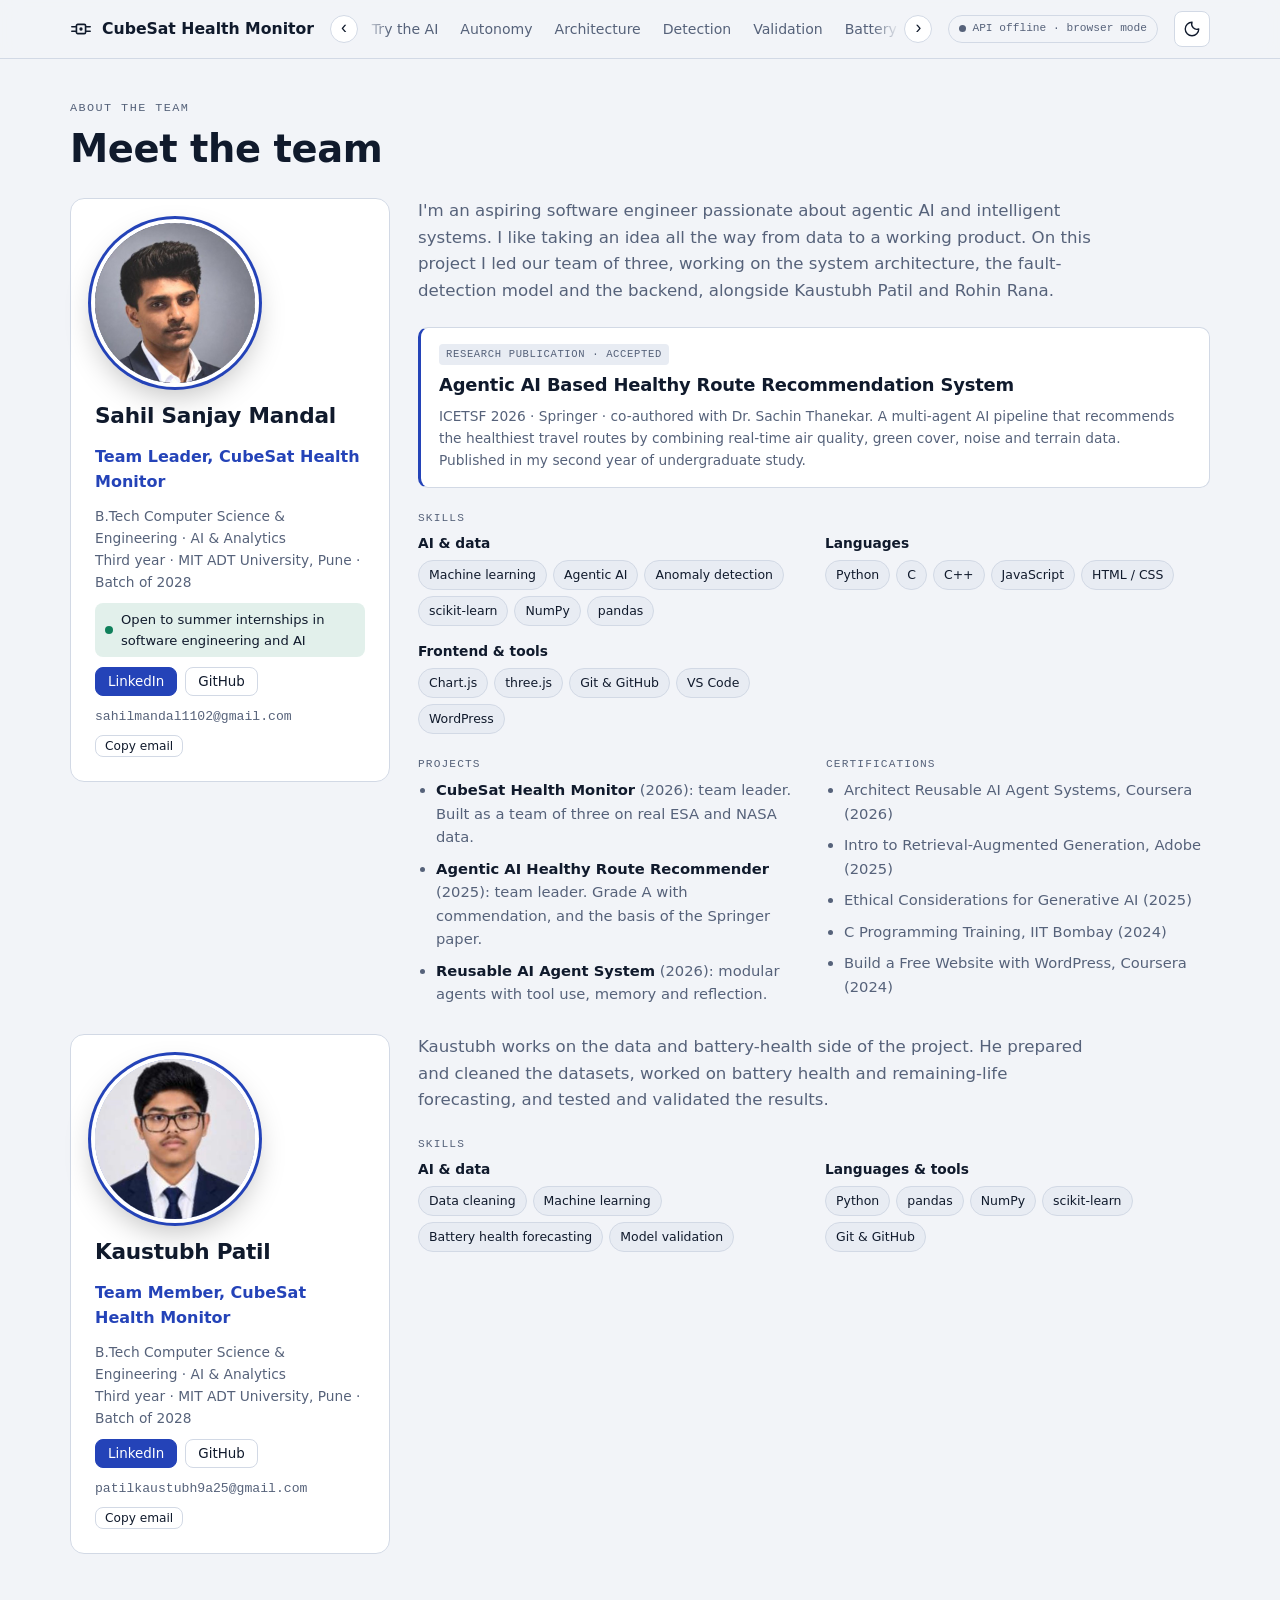
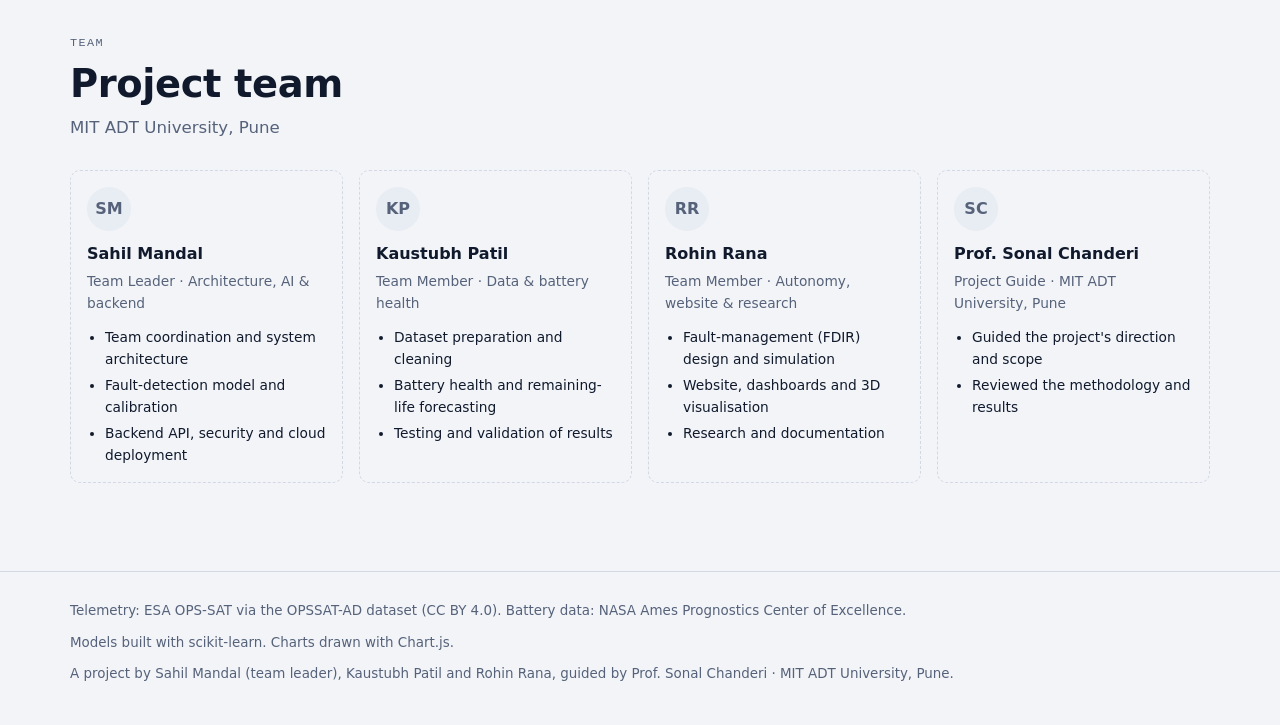
==== site/about.html @ 16456a5d "Split the website into separate pages Each topic now has its own page; CSS, script and data are shar" ====
<!doctype html>
<html lang="en">
<head>
<meta charset="utf-8">
<meta name="viewport" content="width=device-width, initial-scale=1, viewport-fit=cover">
<meta http-equiv="Content-Security-Policy" content="default-src 'none'; script-src 'self' https://cdn.jsdelivr.net https://cdnjs.cloudflare.com; style-src 'self' 'unsafe-inline' https://fonts.googleapis.com; font-src https://fonts.gstatic.com; img-src 'self' data: blob:; connect-src 'self' https://cubesat-health-api.onrender.com; base-uri 'none'; form-action 'none'; object-src 'none'">
<meta name="referrer" content="no-referrer">
<title>About · CubeSat Health Monitor</title>
<meta name="description" content="AI-based autonomous fault detection and predictive health monitoring for CubeSats: trained on real ESA OPS-SAT telemetry, NASA battery aging data and tested across missions on ESA-ADB.">
<meta property="og:type" content="website">
<meta property="og:title" content="About · CubeSat Health Monitor">
<meta property="og:description" content="AI-based autonomous fault detection and predictive health monitoring for CubeSats: trained on real ESA OPS-SAT telemetry, NASA battery aging data and tested across missions on ESA-ADB.">
<meta name="twitter:card" content="summary">
<meta name="theme-color" content="#0a0f1d">
<meta name="chm-api" content="https://cubesat-health-api.onrender.com">
<link rel="preconnect" href="https://fonts.googleapis.com">
<link rel="preconnect" href="https://fonts.gstatic.com" crossorigin>
<link rel="stylesheet" href="https://fonts.googleapis.com/css2?family=Archivo:wdth,wght@62..125,400..800&family=IBM+Plex+Mono:wght@400;500&family=IBM+Plex+Sans:ital,wght@0,400;0,500;0,600;1,400&display=swap">
<link rel="stylesheet" href="assets/site.css?v=9d869fd6">
</head>
<body data-file="about.html">
<nav class="nav" aria-label="Sections">
  <div class="wrap">
    <a class="brand" href="index.html">
      <svg width="22" height="22" viewBox="0 0 24 24" fill="none" aria-hidden="true"><rect x="7" y="7" width="10" height="10" rx="1.5" stroke="currentColor" stroke-width="1.8"/><path d="M2 9.5h4M2 14.5h4M18 9.5h4M18 14.5h4" stroke="currentColor" stroke-width="1.8" stroke-linecap="round"/><circle cx="12" cy="12" r="1.8" fill="currentColor"/></svg>
      <span class="brand-txt">CubeSat Health Monitor</span>
    </a>
    <div class="nav-scroll">
      <button class="nav-arrow" id="navLeft" type="button" aria-label="Show earlier sections" hidden>‹</button>
      <div class="nav-links" id="navLinks">
        <a href="index.html">Home</a>
        <a href="monitor.html">Monitor</a>
        <a href="dashboards.html">Dashboards</a>
        <a href="playground.html">Try the AI</a>
        <a href="autonomy.html">Autonomy</a>
        <a href="architecture.html">Architecture</a>
        <a href="detection.html">Detection</a>
        <a href="validation.html">Validation</a>
        <a href="battery.html">Battery</a>
        <a href="data.html">Data</a>
        <a href="about.html">About</a>
      </div>
      <button class="nav-arrow" id="navRight" type="button" aria-label="Show more sections" hidden>›</button>
    </div>
    <span class="api-pill" id="apiPill" title="Connection to the analysis server" role="status"><i></i><span id="apiPillTxt">Browser mode</span></span>
    <div class="progress" aria-hidden="true"><i id="progressBar"></i></div>
    <button class="theme-btn" id="themeBtn" type="button" aria-label="Switch light or dark theme" title="Switch theme">
      <svg width="18" height="18" viewBox="0 0 24 24" fill="none" aria-hidden="true"><path d="M12 3a9 9 0 1 0 9 9A7 7 0 0 1 12 3Z" stroke="currentColor" stroke-width="1.8" stroke-linejoin="round"/></svg>
    </button>
  </div>
</nav>

<main class="wrap" id="top">
  <section class="block" id="about">
    <div class="sec-head">
      <p class="eyebrow">About the team</p>
      <h2>Meet the team</h2>
    </div>
    <div class="about">
      <aside class="about-card">
        <img class="about-photo" src="img/sahil.jpg" alt="Portrait of Sahil Mandal" width="160" height="160" decoding="async">
        <h3>Sahil Sanjay Mandal</h3>
        <p class="about-role">Team Leader, CubeSat Health Monitor</p>
        <p class="small">B.Tech Computer Science &amp; Engineering · AI &amp; Analytics<br>Third year · MIT ADT University, Pune · Batch of 2028</p>
        <span class="about-status"><i></i>Open to summer internships in software engineering and AI</span>
        <div class="about-links">
          <a class="btn primary" href="https://www.linkedin.com/in/sahil-mandal711" target="_blank" rel="noopener noreferrer">LinkedIn</a>
          <a class="btn" href="https://github.com/sahilm1118" target="_blank" rel="noopener noreferrer">GitHub</a>
        </div>
        <div class="about-mail">
          <span class="mono">sahilmandal1102@gmail.com</span>
          <button class="btn sm" type="button" data-copy="sahilmandal1102@gmail.com">Copy email</button>
        </div>
      </aside>
      <div class="about-body">
        <p class="lede">I'm an aspiring software engineer passionate about agentic AI and intelligent systems. I like taking an idea all the way from data to a working product. On this project I led our team of three, working on the system architecture, the fault-detection model and the backend, alongside Kaustubh Patil and Rohin Rana.</p>

        <div class="about-pub">
          <span class="pill">Research publication · Accepted</span>
          <h3>Agentic AI Based Healthy Route Recommendation System</h3>
          <p class="small">ICETSF 2026 · Springer · co-authored with Dr. Sachin Thanekar. A multi-agent AI pipeline that recommends the healthiest travel routes by combining real-time air quality, green cover, noise and terrain data. Published in my second year of undergraduate study.</p>
        </div>

        <div>
          <div class="v-label">Skills</div>
          <div class="skill-groups">
            <div><b>AI &amp; data</b><span class="chips-static"><i>Machine learning</i><i>Agentic AI</i><i>Anomaly detection</i><i>scikit-learn</i><i>NumPy</i><i>pandas</i></span></div>
            <div><b>Languages</b><span class="chips-static"><i>Python</i><i>C</i><i>C++</i><i>JavaScript</i><i>HTML / CSS</i></span></div>
            <div><b>Frontend &amp; tools</b><span class="chips-static"><i>Chart.js</i><i>three.js</i><i>Git &amp; GitHub</i><i>VS Code</i><i>WordPress</i></span></div>
          </div>
        </div>

        <div class="grid-2 about-cols">
          <div>
            <div class="v-label">Projects</div>
            <ul class="plain">
              <li><b>CubeSat Health Monitor</b> (2026): team leader. Built as a team of three on real ESA and NASA data.</li>
              <li><b>Agentic AI Healthy Route Recommender</b> (2025): team leader. Grade A with commendation, and the basis of the Springer paper.</li>
              <li><b>Reusable AI Agent System</b> (2026): modular agents with tool use, memory and reflection.</li>
            </ul>
          </div>
          <div>
            <div class="v-label">Certifications</div>
            <ul class="plain">
              <li>Architect Reusable AI Agent Systems, Coursera (2026)</li>
              <li>Intro to Retrieval-Augmented Generation, Adobe (2025)</li>
              <li>Ethical Considerations for Generative AI (2025)</li>
              <li>C Programming Training, IIT Bombay (2024)</li>
              <li>Build a Free Website with WordPress, Coursera (2024)</li>
            </ul>
          </div>
        </div>
      </div>
    </div>
    <div class="about">
      <aside class="about-card">
        <img class="about-photo" src="img/kaustubh.jpg" alt="Portrait of Kaustubh Patil" width="160" height="160" decoding="async">
        <h3>Kaustubh Patil</h3>
        <p class="about-role">Team Member, CubeSat Health Monitor</p>
        <p class="small">B.Tech Computer Science &amp; Engineering · AI &amp; Analytics<br>Third year · MIT ADT University, Pune · Batch of 2028</p>
        <div class="about-links">
          <a class="btn primary" href="https://www.linkedin.com/in/kaustubhpatil2005" target="_blank" rel="noopener noreferrer">LinkedIn</a>
          <a class="btn" href="https://github.com/patilkaustubh9a25-bit" target="_blank" rel="noopener noreferrer">GitHub</a>
        </div>
        <div class="about-mail">
          <span class="mono">patilkaustubh9a25@gmail.com</span>
          <button class="btn sm" type="button" data-copy="patilkaustubh9a25@gmail.com">Copy email</button>
        </div>
      </aside>
      <div class="about-body">
        <p class="lede">Kaustubh works on the data and battery-health side of the project. He prepared and cleaned the datasets, worked on battery health and remaining-life forecasting, and tested and validated the results.</p>
        <div>
          <div class="v-label">Skills</div>
          <div class="skill-groups">
            <div><b>AI &amp; data</b><span class="chips-static"><i>Data cleaning</i><i>Machine learning</i><i>Battery health forecasting</i><i>Model validation</i></span></div>
            <div><b>Languages &amp; tools</b><span class="chips-static"><i>Python</i><i>pandas</i><i>NumPy</i><i>scikit-learn</i><i>Git &amp; GitHub</i></span></div>
          </div>
        </div>
      </div>
    </div>
  </section>
  <section class="block" id="team">
    <div class="sec-head">
      <p class="eyebrow">Team</p>
      <h2>Project team</h2>
      <p class="lede">MIT ADT University, Pune</p>
    </div>
    <div class="team">
      <div class="person">
        <div class="avatar">SM</div><b>Sahil Mandal</b><span>Team Leader · Architecture, AI &amp; backend</span>
        <ul class="duties">
          <li>Team coordination and system architecture</li>
          <li>Fault-detection model and calibration</li>
          <li>Backend API, security and cloud deployment</li>
        </ul>
      </div>
      <div class="person"><div class="avatar">KP</div><b>Kaustubh Patil</b><span>Team Member · Data &amp; battery health</span>
        <ul class="duties">
          <li>Dataset preparation and cleaning</li>
          <li>Battery health and remaining-life forecasting</li>
          <li>Testing and validation of results</li>
        </ul>
      </div>
      <div class="person"><div class="avatar">RR</div><b>Rohin Rana</b><span>Team Member · Autonomy, website &amp; research</span>
        <ul class="duties">
          <li>Fault-management (FDIR) design and simulation</li>
          <li>Website, dashboards and 3D visualisation</li>
          <li>Research and documentation</li>
        </ul>
      </div>
      <div class="person guide"><div class="avatar">SC</div><b>Prof. Sonal Chanderi</b><span>Project Guide · MIT ADT University, Pune</span>
        <ul class="duties">
          <li>Guided the project's direction and scope</li>
          <li>Reviewed the methodology and results</li>
        </ul>
      </div>
    </div>
  </section>
</main>

<footer>
  <div class="wrap">
    <p>Telemetry: ESA OPS-SAT via the OPSSAT-AD dataset (CC BY 4.0). Battery data: NASA Ames Prognostics Center of Excellence.</p>
    <p>Models built with scikit-learn. Charts drawn with Chart.js.</p>
    <p>A project by Sahil Mandal (team leader), Kaustubh Patil and Rohin Rana, guided by Prof. Sonal Chanderi · MIT ADT University, Pune.</p>
  </div>
</footer>

<script src="assets/data.js?v=fa9b53fd"></script>
<script src="assets/fdcore.js?v=3588766c"></script>

<script src="assets/app.js?v=0113907a"></script>
</body>
</html>
---- site/assets/site.css ----
/* Layout: one long technical page; a sticky nav, a mission-console hero replaying real flight telemetry,
   then evidence sections (architecture -> detection results -> battery prognostics -> data -> team). */
:root {
  --bg: #f2f4f8;
  --surface: #ffffff;
  --surface-2: #e8ecf3;
  --ink: #101a2c;
  --muted: #56627a;
  --line: #d2d9e5;
  --accent: #2443b8;
  --accent-soft: rgba(36, 67, 184, .09);
  --ok: #10805b;
  --warn: #b26b00;
  --fault: #cf3f12;
  --fault-soft: rgba(207, 63, 18, .12);
  --grid: rgba(16, 26, 44, .07);
  --f-display: "Archivo", "Arial Narrow", system-ui, sans-serif;
  --f-body: "IBM Plex Sans", system-ui, -apple-system, "Segoe UI", sans-serif;
  --f-mono: "IBM Plex Mono", ui-monospace, "Cascadia Mono", Consolas, monospace;
  --radius: 10px;
}
@media (prefers-color-scheme: dark) {
  :root:not([data-theme="light"]) {
    --bg: #0a0f1d; --surface: #111a2d; --surface-2: #19243d; --ink: #e5eaf4; --muted: #94a0b8;
    --line: #26324e; --accent: #8ca3ff; --accent-soft: rgba(140, 163, 255, .12); --ok: #3fcf93;
    --warn: #f2b24a; --fault: #ff6a3c; --fault-soft: rgba(255, 106, 60, .16); --grid: rgba(229, 234, 244, .07);
    color-scheme: dark;
  }
}
:root[data-theme="dark"] {
  --bg: #0a0f1d; --surface: #111a2d; --surface-2: #19243d; --ink: #e5eaf4; --muted: #94a0b8;
  --line: #26324e; --accent: #8ca3ff; --accent-soft: rgba(140, 163, 255, .12); --ok: #3fcf93;
  --warn: #f2b24a; --fault: #ff6a3c; --fault-soft: rgba(255, 106, 60, .16); --grid: rgba(229, 234, 244, .07);
  color-scheme: dark;
}

* { box-sizing: border-box; }
[hidden] { display: none !important; }   /* component display rules must never override the hidden attribute */
img, canvas { max-width: 100%; }
html { scroll-behavior: smooth; scroll-padding-top: 72px; }
@media (prefers-reduced-motion: reduce) { html { scroll-behavior: auto; } }
body {
  background: var(--bg); color: var(--ink); font-family: var(--f-body); font-size: 16px; line-height: 1.6;
  margin: 0; -webkit-font-smoothing: antialiased;
}
a { color: var(--accent); text-underline-offset: 3px; }
:focus-visible { outline: 2px solid var(--accent); outline-offset: 2px; border-radius: 4px; }
.wrap { max-width: 1180px; margin: 0 auto; padding-inline: 20px; }
.mono { font-family: var(--f-mono); font-variant-numeric: tabular-nums; }
h1, h2, h3 { font-family: var(--f-display); text-wrap: balance; margin: 0; letter-spacing: -.01em; }
h2 { font-size: clamp(1.7rem, 3.4vw, 2.4rem); font-stretch: 112%; font-weight: 750; line-height: 1.1; }
h3 { font-size: 1.12rem; font-weight: 650; font-stretch: 100%; }
p { margin: 0; }
.eyebrow {
  font-family: var(--f-mono); font-size: .74rem; letter-spacing: .12em; text-transform: uppercase; color: var(--muted);
}
.lede { color: var(--muted); max-width: 65ch; font-size: 1.04rem; }
.small { font-size: .86rem; color: var(--muted); }

/* ---------- nav ---------- */
.nav {
  position: sticky; top: env(safe-area-inset-top, 0px); z-index: 20;
  background: color-mix(in srgb, var(--bg) 88%, transparent); backdrop-filter: blur(10px);
  border-bottom: 1px solid var(--line);
}
.nav .wrap { display: flex; align-items: center; gap: 16px; height: 58px; }
.brand { display: flex; align-items: center; gap: 10px; font-family: var(--f-display); font-weight: 750; font-stretch: 115%;
  color: var(--ink); text-decoration: none; white-space: nowrap; font-size: .98rem; }
.brand svg { flex: none; }
/* sliding section strip: wheel, drag, swipe or the arrow buttons */
.nav-scroll { display: flex; align-items: center; gap: 4px; margin-left: auto; min-width: 0; flex: 0 1 auto; }
.nav-links { display: flex; gap: 2px; overflow-x: auto; overscroll-behavior-x: contain; scrollbar-width: none; min-width: 0; cursor: grab; user-select: none;
  --fl: 0px; --fr: 0px;
  -webkit-mask-image: linear-gradient(to right, transparent 0, #000 var(--fl), #000 calc(100% - var(--fr)), transparent 100%);
  mask-image: linear-gradient(to right, transparent 0, #000 var(--fl), #000 calc(100% - var(--fr)), transparent 100%); }
.nav-links.dragging { cursor: grabbing; }
.nav-links.dragging a { pointer-events: none; }
.nav-arrow { flex: none; width: 28px; height: 28px; border-radius: 50%; border: 1px solid var(--line); background: var(--surface); color: var(--ink);
  font-size: 1.1rem; line-height: 1; cursor: pointer; display: grid; place-items: center; padding: 0 0 2px; }
.nav-arrow:hover { border-color: var(--accent); color: var(--accent); }
.nav-links::-webkit-scrollbar { display: none; }
.nav-links a { color: var(--muted); text-decoration: none; font-size: .88rem; padding: 6px 10px; border-radius: 6px; white-space: nowrap; }
.nav-links a:hover { color: var(--ink); background: var(--surface-2); }
.theme-btn { flex: none; border: 1px solid var(--line); background: var(--surface); color: var(--ink); border-radius: 8px;
  width: 36px; height: 36px; display: grid; place-items: center; cursor: pointer; }
.theme-btn:hover { border-color: var(--accent); }
@media (max-width: 760px) {
  html { scroll-padding-top: 112px; }
  .nav .wrap { flex-wrap: wrap; height: auto; padding-block: 8px 6px; gap: 6px 8px; }
  .brand { min-width: 0; flex: 1 1 auto; overflow: hidden; font-size: .92rem; }
  .brand-txt { overflow: hidden; text-overflow: ellipsis; white-space: nowrap; }
  .nav-scroll { order: 10; flex: 1 1 100%; margin-left: 0; }
  .nav-arrow { display: none; }
}

/* ---------- hero ---------- */
.hero { padding-block: 40px 28px; display: grid; grid-template-columns: minmax(0, 1.3fr) minmax(0, .7fr); gap: 28px 32px; align-items: center; }
.hero-text { display: grid; gap: 22px; min-width: 0; }
.hero .kpis { grid-column: 1 / -1; }
.hero-visual { position: relative; height: 420px; min-width: 0; }
.hero-visual canvas { position: absolute; inset: 0; width: 100%; height: 100%; cursor: grab; touch-action: pan-y; }
.hero-visual canvas:active { cursor: grabbing; }
.hero-visual figcaption { position: absolute; left: 0; right: 0; bottom: 0; display: flex; justify-content: space-between; gap: 8px;
  font-family: var(--f-mono); font-size: .7rem; color: var(--muted); pointer-events: none; }
@media (max-width: 860px) { .hero { grid-template-columns: minmax(0, 1fr); } .hero-visual { height: 300px; order: -1; } }
.hero h1 { font-size: clamp(2rem, 4.6vw, 3.4rem); font-stretch: 118%; font-weight: 800; line-height: 1.02; max-width: 20ch; }
.hero h1 .thin { font-weight: 450; font-stretch: 100%; color: var(--muted); }
.kpis { display: grid; grid-template-columns: repeat(4, minmax(0, 1fr)); border-top: 1px solid var(--line); border-bottom: 1px solid var(--line); }
.kpi { padding: 16px 18px 16px 0; display: grid; gap: 2px; }
.kpi + .kpi { padding-left: 18px; border-left: 1px solid var(--line); }
.kpi b { font-family: var(--f-display); font-stretch: 110%; font-size: clamp(1.5rem, 3vw, 2.1rem); font-weight: 750; font-variant-numeric: tabular-nums; line-height: 1.1; }
.kpi span { font-size: .84rem; color: var(--muted); line-height: 1.35; }
@media (max-width: 760px) {
  .kpis { grid-template-columns: repeat(2, minmax(0, 1fr)); }
  .kpi:nth-child(3) { padding-left: 0; border-left: 0; }
  .kpi:nth-child(n+3) { border-top: 1px solid var(--line); }
}

/* ---------- console ---------- */
.console { background: var(--surface); border: 1px solid var(--line); border-radius: 14px; overflow: hidden; }
.console-head { display: flex; flex-wrap: wrap; align-items: center; gap: 10px 16px; padding: 12px 16px; border-bottom: 1px solid var(--line); }
.live-dot { width: 8px; height: 8px; border-radius: 50%; background: var(--ok); box-shadow: 0 0 0 4px color-mix(in srgb, var(--ok) 20%, transparent); }
.paused .live-dot { background: var(--muted); box-shadow: none; }
.console-title { font-family: var(--f-mono); font-size: .8rem; letter-spacing: .06em; text-transform: uppercase; }
.controls { display: flex; gap: 8px; margin-left: auto; flex-wrap: wrap; }
.btn { font: 500 .84rem var(--f-body); border: 1px solid var(--line); background: var(--surface); color: var(--ink);
  border-radius: 8px; padding: 6px 12px; cursor: pointer; display: inline-flex; align-items: center; gap: 6px; }
.btn:hover { border-color: var(--accent); }
.btn.primary { background: var(--accent); color: var(--surface); border-color: var(--accent); }
.seg-ctl { display: inline-flex; border: 1px solid var(--line); border-radius: 8px; overflow: hidden; }
.seg-ctl button { font: 500 .8rem var(--f-mono); border: 0; background: var(--surface); color: var(--muted); padding: 6px 10px; cursor: pointer; }
.seg-ctl button + button { border-left: 1px solid var(--line); }
.seg-ctl button[aria-pressed="true"] { background: var(--accent-soft); color: var(--accent); }

.console-body { display: grid; grid-template-columns: 236px minmax(0, 1fr) 260px; }
@media (max-width: 1020px) { .console-body { grid-template-columns: minmax(0, 1fr) 250px; } .chan-list { grid-column: 1 / -1; order: 3; } }
@media (max-width: 700px) { .console-body { grid-template-columns: minmax(0, 1fr); } }
.pane { padding: 14px 16px; min-width: 0; }
.chan-list { border-right: 1px solid var(--line); display: grid; align-content: start; gap: 2px; padding: 10px; }
@media (max-width: 1020px) { .chan-list { border-right: 0; border-top: 1px solid var(--line); grid-template-columns: repeat(auto-fill, minmax(200px, 1fr)); } }
.chan-group { font-family: var(--f-mono); font-size: .68rem; letter-spacing: .1em; text-transform: uppercase; color: var(--muted); padding: 8px 8px 4px; grid-column: 1 / -1; }
.chan { all: unset; box-sizing: border-box; cursor: pointer; display: grid; grid-template-columns: 1fr auto; gap: 2px 8px; padding: 7px 8px; border-radius: 7px; }
.chan:hover { background: var(--surface-2); }
.chan:focus-visible { outline: 2px solid var(--accent); }
.chan[aria-pressed="true"] { background: var(--accent-soft); }
.chan .nm { font-size: .88rem; font-weight: 500; }
.chan[aria-pressed="true"] .nm { color: var(--accent); }
.chan .id { font-family: var(--f-mono); font-size: .7rem; color: var(--muted); }
.chan .nm { grid-column: 1 / -1; }
.chan .rate { font-family: var(--f-mono); font-size: .7rem; color: var(--muted); text-align: right; }

.scope { border-right: 1px solid var(--line); display: grid; gap: 10px; align-content: start; }
@media (max-width: 700px) { .scope { border-right: 0; border-bottom: 1px solid var(--line); } }
.scope-meta { display: flex; flex-wrap: wrap; gap: 4px 18px; font-family: var(--f-mono); font-size: .76rem; color: var(--muted); }
.scope-meta b { color: var(--ink); font-weight: 500; }
.canvas-box { position: relative; height: 260px; border-radius: 8px; background: var(--surface-2); }
.canvas-box canvas { position: absolute; inset: 0; width: 100%; height: 100%; }
.legend { display: flex; flex-wrap: wrap; gap: 6px 16px; font-size: .78rem; color: var(--muted); }
.legend i { display: inline-block; width: 12px; height: 10px; border-radius: 2px; vertical-align: -1px; margin-right: 6px; }
.timeline-label { display: flex; justify-content: space-between; font-family: var(--f-mono); font-size: .72rem; color: var(--muted); }
.timeline { display: flex; flex-wrap: wrap; gap: 2px; }
.tl { all: unset; width: 9px; height: 16px; border-radius: 2px; background: var(--surface-2); box-shadow: inset 0 0 0 1px var(--line); cursor: pointer; box-sizing: border-box; }
.tl.tp, .tl.fp { box-shadow: none; }
.tl.tp { background: var(--fault); }
.tl.fn { background: transparent; box-shadow: inset 0 0 0 1.5px var(--fault); }
.tl.fp { background: var(--warn); }
.tl.cur { outline: 2px solid var(--accent); outline-offset: 1px; }
.tl:focus-visible { outline: 2px solid var(--accent); }

.verdict { display: grid; gap: 14px; align-content: start; }
.v-label { font-family: var(--f-mono); font-size: .7rem; letter-spacing: .1em; text-transform: uppercase; color: var(--muted); margin-bottom: 4px; }
.chip { display: inline-flex; align-items: center; gap: 8px; font-weight: 600; font-size: .95rem; padding: 6px 12px; border-radius: 999px; }
.chip::before { content: ""; width: 8px; height: 8px; border-radius: 50%; background: currentColor; }
.chip.wait { color: var(--muted); background: var(--surface-2); }
.chip.nom { color: var(--ok); background: color-mix(in srgb, var(--ok) 12%, transparent); }
.chip.anom { color: var(--fault); background: var(--fault-soft); }
.meter { position: relative; height: 10px; background: var(--surface-2); border-radius: 5px; overflow: hidden; }
.meter > div { height: 100%; width: 0; background: var(--accent); transition: width .35s ease; }
.meter.hot > div { background: var(--fault); }
.meter::after { content: ""; position: absolute; left: var(--thr, 50%); top: -2px; bottom: -2px; width: 2px; background: var(--ink); opacity: .45; }
.meter-scale { display: flex; justify-content: space-between; font-family: var(--f-mono); font-size: .68rem; color: var(--muted); margin-top: 3px; }
.kv { display: grid; grid-template-columns: auto 1fr; gap: 4px 12px; font-size: .86rem; }
.kv dt { color: var(--muted); }
.kv dd { margin: 0; text-align: right; font-family: var(--f-mono); font-variant-numeric: tabular-nums; }
.outcome-ok { color: var(--ok); }
.outcome-bad { color: var(--fault); }
.outcome-warn { color: var(--warn); }
.log { list-style: none; margin: 0; padding: 0; display: grid; gap: 6px; font-family: var(--f-mono); font-size: .72rem; max-height: 168px; overflow-y: auto; }
.log li { display: grid; grid-template-columns: 8px 1fr; gap: 8px; align-items: baseline; color: var(--muted); }
.log li::before { content: ""; width: 8px; height: 8px; border-radius: 2px; background: var(--fault); transform: translateY(1px); }
.log li.fp::before { background: var(--warn); }
.log li.fn::before { background: transparent; box-shadow: inset 0 0 0 1.5px var(--fault); }
.log li b { color: var(--ink); font-weight: 500; }
.console-foot { border-top: 1px solid var(--line); padding: 10px 16px; font-size: .8rem; color: var(--muted); }
.check { display: inline-flex; align-items: center; gap: 6px; font-size: .82rem; color: var(--muted); cursor: pointer; }
.check input { accent-color: var(--accent); margin: 0; }

/* diagnosis */
.diag { display: grid; grid-template-columns: minmax(0, 1fr) minmax(0, 1.15fr) minmax(0, 1fr); border-top: 1px solid var(--line); }
.diag-col { padding: 16px; display: grid; gap: 10px; align-content: start; min-width: 0; }
.diag-col + .diag-col { border-left: 1px solid var(--line); }
@media (max-width: 960px) { .diag { grid-template-columns: minmax(0, 1fr); } .diag-col + .diag-col { border-left: 0; border-top: 1px solid var(--line); } }
.diag.flash { animation: flash 1.2s ease-out; }
@keyframes flash { from { background: var(--fault-soft); } to { background: transparent; } }
@media (prefers-reduced-motion: reduce) { .diag.flash { animation: none; } }
.diag h4 { margin: 0; font-family: var(--f-display); font-stretch: 108%; font-size: 1.15rem; font-weight: 700; }
.diag p { font-size: .88rem; color: var(--muted); }
.diag .quiet { font-size: .88rem; color: var(--muted); }
.sig-tag { display: inline-flex; gap: 6px; flex-wrap: wrap; }
.sig-tag span { font-family: var(--f-mono); font-size: .68rem; letter-spacing: .05em; text-transform: uppercase; padding: 2px 7px; border-radius: 4px; background: var(--surface-2); color: var(--muted); }
.sig-tag span.hot { background: var(--fault-soft); color: var(--fault); }
.trace { list-style: none; margin: 0; padding: 0; display: grid; gap: 0; font-size: .82rem; }
.trace li { display: grid; grid-template-columns: 18px 1fr auto; gap: 8px; align-items: baseline; padding: 4px 0; border-bottom: 1px dashed var(--line); }
.trace li:last-child { border-bottom: 0; }
.trace .n { font-family: var(--f-mono); font-size: .7rem; color: var(--accent); }
.trace .r { font-family: var(--f-mono); font-size: .76rem; text-align: right; }
.contrib { display: grid; gap: 7px; }
.contrib-row { display: grid; grid-template-columns: minmax(0, 1fr) 54px; gap: 2px 10px; font-size: .8rem; }
.contrib-row .lbl { overflow-wrap: anywhere; }
.contrib-row .lbl small { color: var(--muted); font-family: var(--f-mono); font-size: .68rem; display: block; }
.contrib-row .val { font-family: var(--f-mono); text-align: right; color: var(--fault); font-size: .78rem; }
.contrib-row .bar { grid-column: 1 / -1; height: 4px; border-radius: 2px; background: var(--surface-2); overflow: hidden; }
.contrib-row .bar i { display: block; height: 100%; background: var(--fault); }
.tier { display: flex; gap: 4px; }
.tier span { flex: 1; text-align: center; font-family: var(--f-mono); font-size: .66rem; letter-spacing: .04em; text-transform: uppercase; padding: 5px 2px; border-radius: 4px; background: var(--surface-2); color: var(--muted); }
.tier span.on1 { background: color-mix(in srgb, var(--accent) 18%, transparent); color: var(--accent); font-weight: 600; }
.tier span.on2 { background: color-mix(in srgb, var(--warn) 20%, transparent); color: var(--warn); font-weight: 600; }
.tier span.on3 { background: var(--fault-soft); color: var(--fault); font-weight: 600; }
.steps { margin: 0; padding-left: 20px; display: grid; gap: 6px; font-size: .87rem; }
.steps li::marker { font-family: var(--f-mono); color: var(--muted); font-size: .78rem; }
.callout { font-size: .82rem; color: var(--muted); border-left: 2px solid var(--line); padding-left: 10px; }

/* ---------- sections ---------- */
section.block { padding-block: 72px 8px; display: grid; gap: 28px; }
.sec-head { display: grid; gap: 10px; max-width: 760px; }
.grid-2 { display: grid; grid-template-columns: repeat(2, minmax(0, 1fr)); gap: 20px; }
.grid-3 { display: grid; grid-template-columns: repeat(3, minmax(0, 1fr)); gap: 20px; }
@media (max-width: 860px) { .grid-2, .grid-3 { grid-template-columns: minmax(0, 1fr); } }
.panel { background: var(--surface); border: 1px solid var(--line); border-radius: var(--radius); padding: 18px; display: grid; gap: 12px; align-content: start; min-width: 0; }
.panel-head { display: flex; flex-wrap: wrap; justify-content: space-between; align-items: baseline; gap: 8px; }
.chart-box { position: relative; height: 280px; }
.chart-box.tall { height: 340px; }

/* problem */
.reasons { display: grid; grid-template-columns: repeat(3, minmax(0, 1fr)); gap: 0; border-top: 1px solid var(--line); }
.reason { padding: 18px 20px 6px 0; display: grid; gap: 6px; align-content: start; }
.reason + .reason { padding-left: 20px; border-left: 1px solid var(--line); }
.reason p { color: var(--muted); font-size: .95rem; }
@media (max-width: 860px) { .reasons { grid-template-columns: minmax(0, 1fr); } .reason + .reason { padding-left: 0; border-left: 0; border-top: 1px solid var(--line); } }

/* pipeline */
.pipeline { display: grid; grid-template-columns: repeat(5, minmax(0, 1fr)); gap: 0; counter-reset: step; }
.stage { position: relative; padding: 18px 18px 18px 0; display: grid; gap: 8px; align-content: start; }
.stage + .stage { padding-left: 18px; }
.stage::before { counter-increment: step; content: counter(step, decimal-leading-zero); font-family: var(--f-mono); font-size: .74rem; color: var(--accent); }
.stage::after { content: ""; position: absolute; top: 28px; right: 0; width: 18px; height: 1px; background: var(--line); }
.stage:last-child::after { display: none; }
.stage .bar { height: 3px; border-radius: 2px; background: var(--accent); opacity: .85; }
.stage.concept .bar { background: repeating-linear-gradient(90deg, var(--accent) 0 6px, transparent 6px 10px); }
.stage p { color: var(--muted); font-size: .9rem; }
.stage .tag { font-family: var(--f-mono); font-size: .7rem; color: var(--muted); }
@media (max-width: 960px) { .pipeline { grid-template-columns: minmax(0, 1fr); } .stage, .stage + .stage { padding: 14px 0; border-top: 1px solid var(--line); } .stage::after { display: none; } }

/* tables */
.table-scroll { overflow-x: auto; }
table { width: 100%; border-collapse: collapse; font-size: .88rem; }
th, td { padding: 9px 10px; text-align: right; border-bottom: 1px solid var(--line); white-space: nowrap; }
th:first-child, td:first-child { text-align: left; }
th { font-family: var(--f-mono); font-size: .7rem; letter-spacing: .08em; text-transform: uppercase; color: var(--muted); font-weight: 500; }
td { font-variant-numeric: tabular-nums; }
td.num { font-family: var(--f-mono); font-size: .84rem; }
tr.best td { background: var(--accent-soft); }
tr.best td:first-child { font-weight: 600; color: var(--accent); }
tr.ref td { color: var(--muted); }
.f1bar { display: inline-block; height: 6px; border-radius: 3px; background: var(--accent); vertical-align: middle; margin-right: 8px; opacity: .8; }
.pill { display: inline-block; font-family: var(--f-mono); font-size: .66rem; letter-spacing: .06em; text-transform: uppercase; padding: 2px 7px; border-radius: 4px; background: var(--surface-2); color: var(--muted); margin-left: 6px; vertical-align: 1px; }

/* confusion matrix */
.cm { display: grid; grid-template-columns: auto 1fr 1fr; gap: 4px; font-size: .84rem; }
.cm .ax { font-family: var(--f-mono); font-size: .7rem; color: var(--muted); display: grid; place-items: center; padding: 4px; text-align: center; }
.cm .cell { border-radius: 8px; padding: 16px 10px; display: grid; gap: 2px; place-items: center; text-align: center; }
.cm .cell b { font-family: var(--f-display); font-stretch: 110%; font-size: 1.9rem; line-height: 1; font-variant-numeric: tabular-nums; }
.cm .cell span { font-size: .74rem; color: var(--muted); }
.cm .good { background: color-mix(in srgb, var(--ok) 14%, transparent); }
.cm .good b { color: var(--ok); }
.cm .bad { background: var(--fault-soft); }
.cm .bad b { color: var(--fault); }

/* battery */
.cell-picker { display: flex; flex-wrap: wrap; gap: 8px; align-items: center; }
.note { font-size: .84rem; color: var(--muted); border-left: 2px solid var(--line); padding-left: 10px; }

/* data */
.dataset { display: grid; gap: 12px; }
.dataset dl { display: grid; grid-template-columns: max-content 1fr; gap: 6px 16px; margin: 0; font-size: .9rem; }
.dataset dt { color: var(--muted); }
.dataset dd { margin: 0; min-width: 0; overflow-wrap: anywhere; }
.cite { font-size: .84rem; color: var(--muted); border-top: 1px solid var(--line); padding-top: 10px; }

/* team */
.team { display: grid; grid-template-columns: repeat(4, minmax(0, 1fr)); gap: 16px; }
@media (max-width: 860px) { .team { grid-template-columns: repeat(2, minmax(0, 1fr)); } }
@media (max-width: 460px) { .team { grid-template-columns: minmax(0, 1fr); } }
.person { border: 1px dashed var(--line); border-radius: var(--radius); padding: 16px; display: grid; gap: 4px; }
.person .avatar { width: 44px; height: 44px; border-radius: 50%; background: var(--surface-2); display: grid; place-items: center; font-family: var(--f-display); font-weight: 700; color: var(--muted); margin-bottom: 6px; }
.person b { font-weight: 600; }
.person span { font-size: .86rem; color: var(--muted); }
.team .person { align-content: start; }
.duties { margin: 8px 0 0; padding-left: 18px; display: grid; gap: 4px; font-size: .86rem; color: var(--ink); }

/* nav polish */
.nav .wrap { position: relative; }
.nav-links a.active { color: var(--accent); background: var(--accent-soft); }
.progress { position: absolute; left: 0; right: 0; bottom: -1px; height: 2px; pointer-events: none; }
.progress i { display: block; height: 100%; width: 0; background: var(--accent); }

/* dashboards */
.tabs { display: flex; gap: 6px; overflow-x: auto; scrollbar-width: none; border-bottom: 1px solid var(--line); }
.tabs::-webkit-scrollbar { display: none; }
.tabs button { all: unset; box-sizing: border-box; cursor: pointer; display: inline-flex; align-items: center; gap: 10px; padding: 12px 16px 13px;
  font-weight: 500; font-size: .95rem; color: var(--muted); white-space: nowrap; border-bottom: 2px solid transparent; margin-bottom: -1px; }
.tabs button:hover { color: var(--ink); }
.tabs button[aria-selected="true"] { color: var(--ink); border-bottom-color: var(--accent); }
.tabs button:focus-visible { outline: 2px solid var(--accent); outline-offset: -2px; }
.tab-k { font-family: var(--f-mono); font-size: .7rem; width: 22px; height: 22px; border-radius: 6px; display: grid; place-items: center;
  background: var(--surface-2); color: var(--muted); }
.tabs button[aria-selected="true"] .tab-k { background: var(--accent); color: var(--surface); }
.dash { display: grid; grid-template-columns: minmax(0, 1fr); gap: 18px; animation: dashIn .35s ease-out; }
#dashboards { grid-template-columns: minmax(0, 1fr); }
@keyframes dashIn { from { transform: translateY(6px); } to { transform: none; } }
@media (prefers-reduced-motion: reduce) { .dash { animation: none; } }
.dpanel { background: var(--surface); border: 1px solid var(--line); border-radius: var(--radius); padding: 18px; display: grid; gap: 12px; align-content: start; min-width: 0; }
.dstats { display: grid; grid-template-columns: repeat(auto-fit, minmax(150px, 1fr)); gap: 12px; }
.dstat { background: var(--surface); border: 1px solid var(--line); border-radius: var(--radius); padding: 14px 16px; display: grid; gap: 2px; }
.dstat b { font-family: var(--f-display); font-stretch: 110%; font-size: 1.6rem; font-weight: 750; line-height: 1.1; font-variant-numeric: tabular-nums; }
.dstat span { font-size: .8rem; color: var(--muted); }
.dstat.good b { color: var(--ok); } .dstat.bad b { color: var(--fault); } .dstat.warn b { color: var(--warn); }
.heat-scroll { overflow-x: auto; position: relative; }
.heat-scroll canvas { display: block; cursor: crosshair; }
.tip { position: fixed; z-index: 50; pointer-events: none; background: var(--surface); color: var(--ink); border: 1px solid var(--line);
  border-radius: 8px; padding: 8px 10px; font-family: var(--f-mono); font-size: .74rem; line-height: 1.5; box-shadow: 0 8px 24px rgba(0,0,0,.18); max-width: 260px; }
.tl-detail:empty { display: none; }
.tl-detail { border-top: 1px solid var(--line); padding-top: 12px; display: grid; gap: 8px; }
.seg-rows { display: grid; gap: 4px; max-height: 260px; overflow-y: auto; }
.seg-row { display: grid; grid-template-columns: 70px 1fr auto; gap: 10px; align-items: center; font-size: .84rem; padding: 6px 8px; border-radius: 6px; background: var(--surface-2); }
.seg-row .mono { font-size: .76rem; }
.badge { font-family: var(--f-mono); font-size: .66rem; text-transform: uppercase; letter-spacing: .05em; padding: 2px 6px; border-radius: 4px; }
.badge.anom { background: var(--fault-soft); color: var(--fault); }
.badge.nom { background: color-mix(in srgb, var(--ok) 12%, transparent); color: var(--ok); }
.btn.sm { padding: 3px 9px; font-size: .76rem; }
.filters { display: flex; flex-wrap: wrap; gap: 10px 16px; align-items: center; }
.sel { display: inline-flex; align-items: center; gap: 8px; font-size: .84rem; color: var(--muted); }
.sel select { font: 500 .84rem var(--f-body); color: var(--ink); background: var(--surface); border: 1px solid var(--line); border-radius: 8px; padding: 5px 8px; }
.ex-grid { display: grid; grid-template-columns: minmax(0, 1.6fr) minmax(0, 1fr); gap: 18px; }
@media (max-width: 900px) { .ex-grid { grid-template-columns: minmax(0, 1fr); } }
.spark { width: 100%; height: 120px; display: block; border-radius: 8px; background: var(--surface-2); }
.chart-box.short { height: 170px; }
.thr-ctl, .twin-ctl { display: flex; flex-wrap: wrap; gap: 12px 18px; align-items: center; }
.thr-label { font-size: .9rem; color: var(--muted); white-space: nowrap; }
.thr-label b { color: var(--ink); font-size: 1rem; }
input[type="range"] { flex: 1 1 220px; accent-color: var(--accent); min-width: 0; }
.twin-grid { display: grid; grid-template-columns: minmax(0, 300px) minmax(0, 1fr); gap: 18px; }
@media (max-width: 860px) { .twin-grid { grid-template-columns: minmax(0, 1fr); } }
.gauge-card { justify-items: center; text-align: center; position: relative; }
.gauge { width: 180px; height: 180px; transform: rotate(-90deg); }
.g-track { fill: none; stroke: var(--surface-2); stroke-width: 12; }
.g-val { fill: none; stroke: var(--ok); stroke-width: 12; stroke-linecap: round; transition: stroke-dashoffset .25s ease, stroke .25s; }
.gauge-mid { position: absolute; top: 18px; height: 180px; display: grid; place-content: center; gap: 0; pointer-events: none; }
.gauge-mid b { font-family: var(--f-display); font-stretch: 112%; font-size: 2.3rem; font-weight: 800; font-variant-numeric: tabular-nums; line-height: 1; }
.gauge-mid span { font-size: .74rem; color: var(--muted); }
.gauge-card .kv { width: 100%; text-align: left; }
.chip.warn { color: var(--warn); background: color-mix(in srgb, var(--warn) 14%, transparent); }

/* orbit globe */
.orbit-wrap { display: grid; grid-template-columns: minmax(0, 1.45fr) minmax(0, 1fr); gap: 0; background: var(--surface); border: 1px solid var(--line); border-radius: 14px; overflow: hidden; }
@media (max-width: 860px) { .orbit-wrap { grid-template-columns: minmax(0, 1fr); } }
.orbit-fig { position: relative; margin: 0; height: 460px; min-width: 0;
  background: radial-gradient(ellipse at 50% 50%, var(--accent-soft), transparent 70%); }
@media (max-width: 860px) { .orbit-fig { height: 340px; } }
.orbit-fig canvas, .explode-fig canvas { position: absolute; inset: 0; width: 100%; height: 100%; cursor: grab; touch-action: pan-y; }
.orbit-fig canvas:active, .explode-fig canvas:active { cursor: grabbing; }
.orbit-fig figcaption { position: absolute; left: 14px; bottom: 10px; font-family: var(--f-mono); font-size: .7rem; color: var(--muted); pointer-events: none; }
.orbit-side { padding: 20px; display: grid; gap: 14px; align-content: start; border-left: 1px solid var(--line); min-width: 0; }
@media (max-width: 860px) { .orbit-side { border-left: 0; border-top: 1px solid var(--line); } }
.contact-head { display: flex; justify-content: space-between; align-items: center; gap: 10px; }
.contact-strip { width: 100%; height: 26px; display: block; border-radius: 4px; background: var(--surface-2); }

/* exploded cubesat */
.explode-wrap { display: grid; grid-template-columns: minmax(0, 1.4fr) minmax(0, 1fr); gap: 20px; align-items: stretch; }
@media (max-width: 900px) { .explode-wrap { grid-template-columns: minmax(0, 1fr); } }
.explode-fig { position: relative; height: 560px; min-width: 0; border-radius: 14px; border: 1px solid var(--line); overflow: hidden;
  background: radial-gradient(ellipse at 50% 40%, var(--accent-soft), transparent 65%), var(--surface); }
@media (max-width: 900px) { .explode-fig { height: 440px; } }
.explode-labels { position: absolute; inset: 0; pointer-events: none; }
.xl { position: absolute; display: flex; align-items: center; gap: 6px; transform: translateY(-50%); transition: opacity .3s;
  font-family: var(--f-mono); font-size: .7rem; color: var(--ink); white-space: nowrap; }
.xl::before { content: ""; width: 26px; height: 1px; background: var(--muted); }
.xl b { width: 18px; height: 18px; border-radius: 50%; display: grid; place-items: center; background: var(--surface); border: 1px solid var(--line); font-weight: 500; font-size: .66rem; }
.xl.hot b { background: var(--accent); color: var(--surface); border-color: var(--accent); }
.xl.ai b { box-shadow: 0 0 0 3px var(--accent-soft); }
@media (max-width: 560px) { .xl span { display: none; } }
.explode-btn { position: absolute; right: 12px; top: 12px; }
.module-list { display: grid; gap: 6px; align-content: start; }
.module { all: unset; box-sizing: border-box; cursor: pointer; display: grid; grid-template-columns: 26px 1fr; gap: 2px 12px; padding: 10px 12px; border-radius: 10px; border: 1px solid transparent; }
.module:hover, .module:focus-visible, .module.hot { background: var(--surface); border-color: var(--line); }
.module:focus-visible { outline: 2px solid var(--accent); }
.module .num { grid-row: 1 / 3; width: 24px; height: 24px; border-radius: 50%; display: grid; place-items: center; font-family: var(--f-mono); font-size: .72rem; background: var(--surface-2); color: var(--muted); }
.module.hot .num { background: var(--accent); color: var(--surface); }
.module b { font-weight: 600; font-size: .95rem; }
.module span.d { font-size: .84rem; color: var(--muted); }
.module .tagai { font-family: var(--f-mono); font-size: .64rem; letter-spacing: .06em; text-transform: uppercase; color: var(--accent); margin-left: 6px; }

/* neural net */
.nn-box { position: relative; height: 380px; border-radius: 10px; background: radial-gradient(ellipse at 60% 50%, var(--accent-soft), transparent 70%), var(--surface-2); overflow: hidden; }
.nn-box canvas { position: absolute; inset: 0; width: 100%; height: 100%; }
@media (max-width: 640px) { .nn-box { height: 300px; } }

/* playground */
.play { display: grid; grid-template-columns: minmax(0, 270px) minmax(0, 1fr) minmax(0, 300px); background: var(--surface); border: 1px solid var(--line); border-radius: 14px; overflow: hidden; }
@media (max-width: 1080px) { .play { grid-template-columns: minmax(0, 1fr) minmax(0, 300px); } .play-ctl { grid-column: 1 / -1; border-right: 0 !important; border-bottom: 1px solid var(--line); } }
@media (max-width: 720px) { .play { grid-template-columns: minmax(0, 1fr); } .play-main { border-right: 0 !important; border-bottom: 1px solid var(--line); } }
.play-ctl { padding: 16px; display: grid; grid-template-columns: minmax(0, 1fr); gap: 14px; align-content: start; border-right: 1px solid var(--line); min-width: 0; }
.play-ctl > * { min-width: 0; }
.play-ctl .sel { display: grid; gap: 4px; }
.play-ctl .sel select { width: 100%; max-width: 100%; text-overflow: ellipsis; }
.play-main, .play-out { grid-template-columns: minmax(0, 1fr); }
.chips { display: flex; flex-wrap: wrap; gap: 6px; }
.chipbtn { font: 500 .8rem var(--f-body); border: 1px solid var(--line); background: var(--surface); color: var(--muted); border-radius: 999px; padding: 5px 11px; cursor: pointer; }
.chipbtn:hover { border-color: var(--accent); color: var(--ink); }
.chipbtn[aria-pressed="true"] { background: var(--fault-soft); color: var(--fault); border-color: transparent; }
.chipbtn[data-k="none"][aria-pressed="true"] { background: var(--accent-soft); color: var(--accent); }
.rng { display: grid; grid-template-columns: 1fr auto; gap: 4px 8px; font-size: .84rem; color: var(--muted); align-items: center; }
.rng input { grid-column: 1 / -1; width: 100%; }
.rng b { color: var(--ink); font-weight: 500; }
.row-btns { display: flex; gap: 8px; flex-wrap: wrap; }
.play-main { padding: 16px; display: grid; gap: 10px; align-content: start; border-right: 1px solid var(--line); min-width: 0; }
.play-canvas { height: 300px; }
.play-out { padding: 16px; display: grid; gap: 14px; align-content: start; min-width: 0; }
.pg-gauge { position: relative; display: grid; justify-items: center; }
.pg-gauge canvas { width: 200px; height: 120px; }
.pg-gauge div { position: absolute; bottom: 4px; display: grid; justify-items: center; }
.pg-gauge b { font-family: var(--f-display); font-stretch: 110%; font-size: 1.8rem; font-weight: 800; font-variant-numeric: tabular-nums; line-height: 1; }
.pg-gauge span { font-size: .72rem; color: var(--muted); }
.decisions { display: grid; grid-template-columns: repeat(3, minmax(0, 1fr)); gap: 6px; }
.dec { border-radius: 8px; padding: 8px; display: grid; gap: 2px; text-align: center; }
.dec span { font-size: .68rem; color: var(--muted); font-family: var(--f-mono); text-transform: uppercase; letter-spacing: .04em; }
.dec b { font-size: .86rem; }
.dec.good { background: color-mix(in srgb, var(--ok) 12%, transparent); } .dec.good b { color: var(--ok); }
.dec.bad { background: var(--fault-soft); } .dec.bad b { color: var(--fault); }
.pg-type { margin: 2px 0 8px; font-family: var(--f-display); font-stretch: 108%; font-size: 1.1rem; }
.play-out .quiet { font-size: .88rem; color: var(--muted); }

/* autonomy simulator */
.sim-ctl { display: flex; flex-wrap: wrap; gap: 12px 20px; align-items: center; }
.sim-ctl .rng { min-width: 200px; flex: 1 1 200px; }
.fsm { display: flex; align-items: center; gap: 6px; flex-wrap: wrap; }
.fsm-node { flex: 1 1 120px; display: grid; gap: 2px; justify-items: center; padding: 12px 8px; border-radius: 10px; border: 1px solid var(--line); background: var(--surface-2); font-weight: 600; font-size: .9rem; color: var(--muted); transition: all .25s; }
.fsm-node span { font-size: .7rem; font-weight: 400; }
.fsm-node.on[data-l="0"] { background: color-mix(in srgb, var(--ok) 14%, transparent); color: var(--ok); border-color: var(--ok); }
.fsm-node.on[data-l="1"] { background: var(--accent-soft); color: var(--accent); border-color: var(--accent); }
.fsm-node.on[data-l="2"] { background: color-mix(in srgb, var(--warn) 16%, transparent); color: var(--warn); border-color: var(--warn); }
.fsm-node.on[data-l="3"] { background: var(--fault-soft); color: var(--fault); border-color: var(--fault); box-shadow: 0 0 0 4px var(--fault-soft); }
.fsm-arrow { width: 18px; height: 2px; background: var(--line); flex: none; }
@media (max-width: 640px) { .fsm-arrow { display: none; } .fsm-node { flex-basis: 40%; } }
.lanes { display: grid; gap: 6px; overflow-x: auto; }
.lane { display: grid; grid-template-columns: 96px minmax(0, 1fr); gap: 10px; align-items: center; font-size: .8rem; color: var(--muted); }
.lane .cells { display: flex; gap: 3px; }
.lane .cells i { flex: 1 0 12px; height: 18px; border-radius: 3px; background: var(--surface-2); position: relative; }
.lane-head .cells i { height: 8px; }
.lane-head .cells i.inj { background: var(--fault); }
.lane .cells i.lv0 { background: color-mix(in srgb, var(--ok) 35%, transparent); }
.lane .cells i.lv1 { background: var(--accent); }
.lane .cells i.lv2 { background: var(--warn); }
.lane .cells i.lv3 { background: var(--fault); }
.lane .cells i.fl::after { content: ""; position: absolute; left: 50%; top: 50%; width: 4px; height: 4px; margin: -2px; border-radius: 50%; background: var(--surface); }
.lane .cells i.cur { outline: 2px solid var(--ink); outline-offset: 1px; }
.lane .cells i.todo { opacity: .4; }
.sim-bottom { display: grid; grid-template-columns: minmax(0, 1.4fr) minmax(0, 1fr); gap: 14px; }
@media (max-width: 760px) { .sim-bottom { grid-template-columns: minmax(0, 1fr); } }
.sim-canvas { height: 150px; }
.sim-log { max-height: 150px; }
.sim-log li::before { background: var(--warn); }
.sim-log li.fp::before { background: var(--ok); }

/* lists, esa examples */
ul.plain { margin: 0; padding-left: 18px; display: grid; gap: 8px; font-size: .92rem; color: var(--muted); }
ul.plain b { color: var(--ink); font-weight: 600; }
.esa-ex { display: grid; grid-template-columns: repeat(auto-fill, minmax(170px, 1fr)); gap: 8px; }
.esa-card { display: grid; gap: 4px; font-size: .7rem; color: var(--muted); }
.spark.mini { height: 54px; }

/* backend connection */
.api-pill { flex: none; display: inline-flex; align-items: center; gap: 6px; font-family: var(--f-mono); font-size: .7rem; color: var(--muted);
  border: 1px solid var(--line); border-radius: 999px; padding: 4px 10px; white-space: nowrap; }
.api-pill i { width: 7px; height: 7px; border-radius: 50%; background: var(--muted); }
.api-pill.on i { background: var(--ok); box-shadow: 0 0 0 3px color-mix(in srgb, var(--ok) 25%, transparent); }
.api-pill.on { color: var(--ink); }
@media (max-width: 760px) { .api-pill span { display: none; } }
.srv-line { font-size: .72rem; color: var(--muted); margin: 0; min-height: 1em; }
.srv-line .ok { color: var(--ok); }
.up-grid { display: grid; grid-template-columns: minmax(0, 1fr) minmax(0, 1.2fr); gap: 18px; }
@media (max-width: 820px) { .up-grid { grid-template-columns: minmax(0, 1fr); } }
.up-in { display: grid; gap: 10px; align-content: start; }
.up-in input[type="number"] { font: 500 .84rem var(--f-mono); color: var(--ink); background: var(--surface); border: 1px solid var(--line); border-radius: 8px; padding: 5px 8px; width: 110px; }
.up-file { font-size: .84rem; color: var(--muted); display: grid; gap: 4px; }
.up-file input { font: .8rem var(--f-body); color: var(--muted); max-width: 100%; }
textarea { font: .8rem var(--f-mono); color: var(--ink); background: var(--surface-2); border: 1px solid var(--line); border-radius: 8px; padding: 8px; resize: vertical; width: 100%; }
.up-out { display: grid; gap: 10px; align-content: start; min-width: 0; }
.up-out .quiet { color: var(--muted); font-size: .9rem; }
#upErr { color: var(--fault); min-height: 1em; }

/* about the creator */
.about { display: grid; grid-template-columns: minmax(0, 320px) minmax(0, 1fr); gap: 28px; align-items: start; }
@media (max-width: 860px) { .about { grid-template-columns: minmax(0, 1fr); } }
.about-card { background: var(--surface); border: 1px solid var(--line); border-radius: 14px; padding: 24px; display: grid; gap: 10px; justify-items: start;
  position: sticky; top: calc(env(safe-area-inset-top, 0px) + 76px); }
@media (max-width: 860px) { .about-card { position: static; } }
.about-mono { width: 96px; height: 96px; border-radius: 50%; display: grid; place-items: center; font-family: var(--f-display); font-stretch: 120%;
  font-weight: 800; font-size: 2rem; color: var(--surface); background: radial-gradient(circle at 30% 25%, color-mix(in srgb, var(--accent) 70%, #fff 30%), var(--accent));
  box-shadow: 0 0 0 6px var(--accent-soft); margin-bottom: 6px; }
.about-photo { width: 160px; height: 160px; border-radius: 50%; object-fit: cover; display: block; margin-bottom: 6px;
  box-shadow: 0 0 0 4px var(--surface), 0 0 0 7px var(--accent), 0 12px 30px rgba(0,0,0,.25); }
.about-card h3 { font-size: 1.35rem; font-stretch: 108%; }
.about-role { font-weight: 600; color: var(--accent); margin: 0; }
.about-status { display: inline-flex; gap: 8px; align-items: center; font-size: .82rem; color: var(--ink); background: color-mix(in srgb, var(--ok) 12%, transparent);
  border-radius: 8px; padding: 6px 10px; }
.about-status i { flex: none; width: 8px; height: 8px; border-radius: 50%; background: var(--ok); }
.about-links { display: flex; gap: 8px; flex-wrap: wrap; }
.about-links a { text-decoration: none; }
.about-mail { display: flex; flex-wrap: wrap; gap: 8px; align-items: center; font-size: .82rem; color: var(--muted); }
.about-mail .mono { overflow-wrap: anywhere; user-select: all; }
.about-body { display: grid; gap: 22px; min-width: 0; }
.about-pub { border: 1px solid var(--line); border-left: 3px solid var(--accent); border-radius: 10px; padding: 16px 18px; display: grid; gap: 6px; background: var(--surface); }
.about-pub .pill { justify-self: start; margin: 0; }
.skill-groups { display: grid; grid-template-columns: repeat(2, minmax(0, 1fr)); gap: 14px 22px; }
@media (max-width: 640px) { .skill-groups { grid-template-columns: minmax(0, 1fr); } }
.skill-groups b { display: block; font-size: .86rem; margin-bottom: 6px; }
.chips-static { display: flex; flex-wrap: wrap; gap: 6px; }
.chips-static i { font-style: normal; font-size: .78rem; padding: 4px 10px; border-radius: 999px; background: var(--surface-2); border: 1px solid var(--line); color: var(--ink); }
.about-cols { gap: 24px; }

/* multi-page */
section.block { grid-template-columns: minmax(0, 1fr); }
main > section.block:first-child { padding-top: 40px; }
.page-cards { display: grid; grid-template-columns: repeat(auto-fill, minmax(250px, 1fr)); gap: 14px; }
.page-card { display: grid; gap: 6px; align-content: start; padding: 16px 18px; background: var(--surface); border: 1px solid var(--line); border-radius: var(--radius); color: var(--ink); text-decoration: none; }
.page-card:hover { border-color: var(--accent); }
.page-card b { font-family: var(--f-display); font-weight: 650; font-size: 1.05rem; color: var(--accent); }
.page-card span { font-size: .88rem; color: var(--muted); }

footer { margin-top: 80px; border-top: 1px solid var(--line); padding-block: 28px 40px; }
footer .wrap { display: grid; gap: 10px; font-size: .84rem; color: var(--muted); }
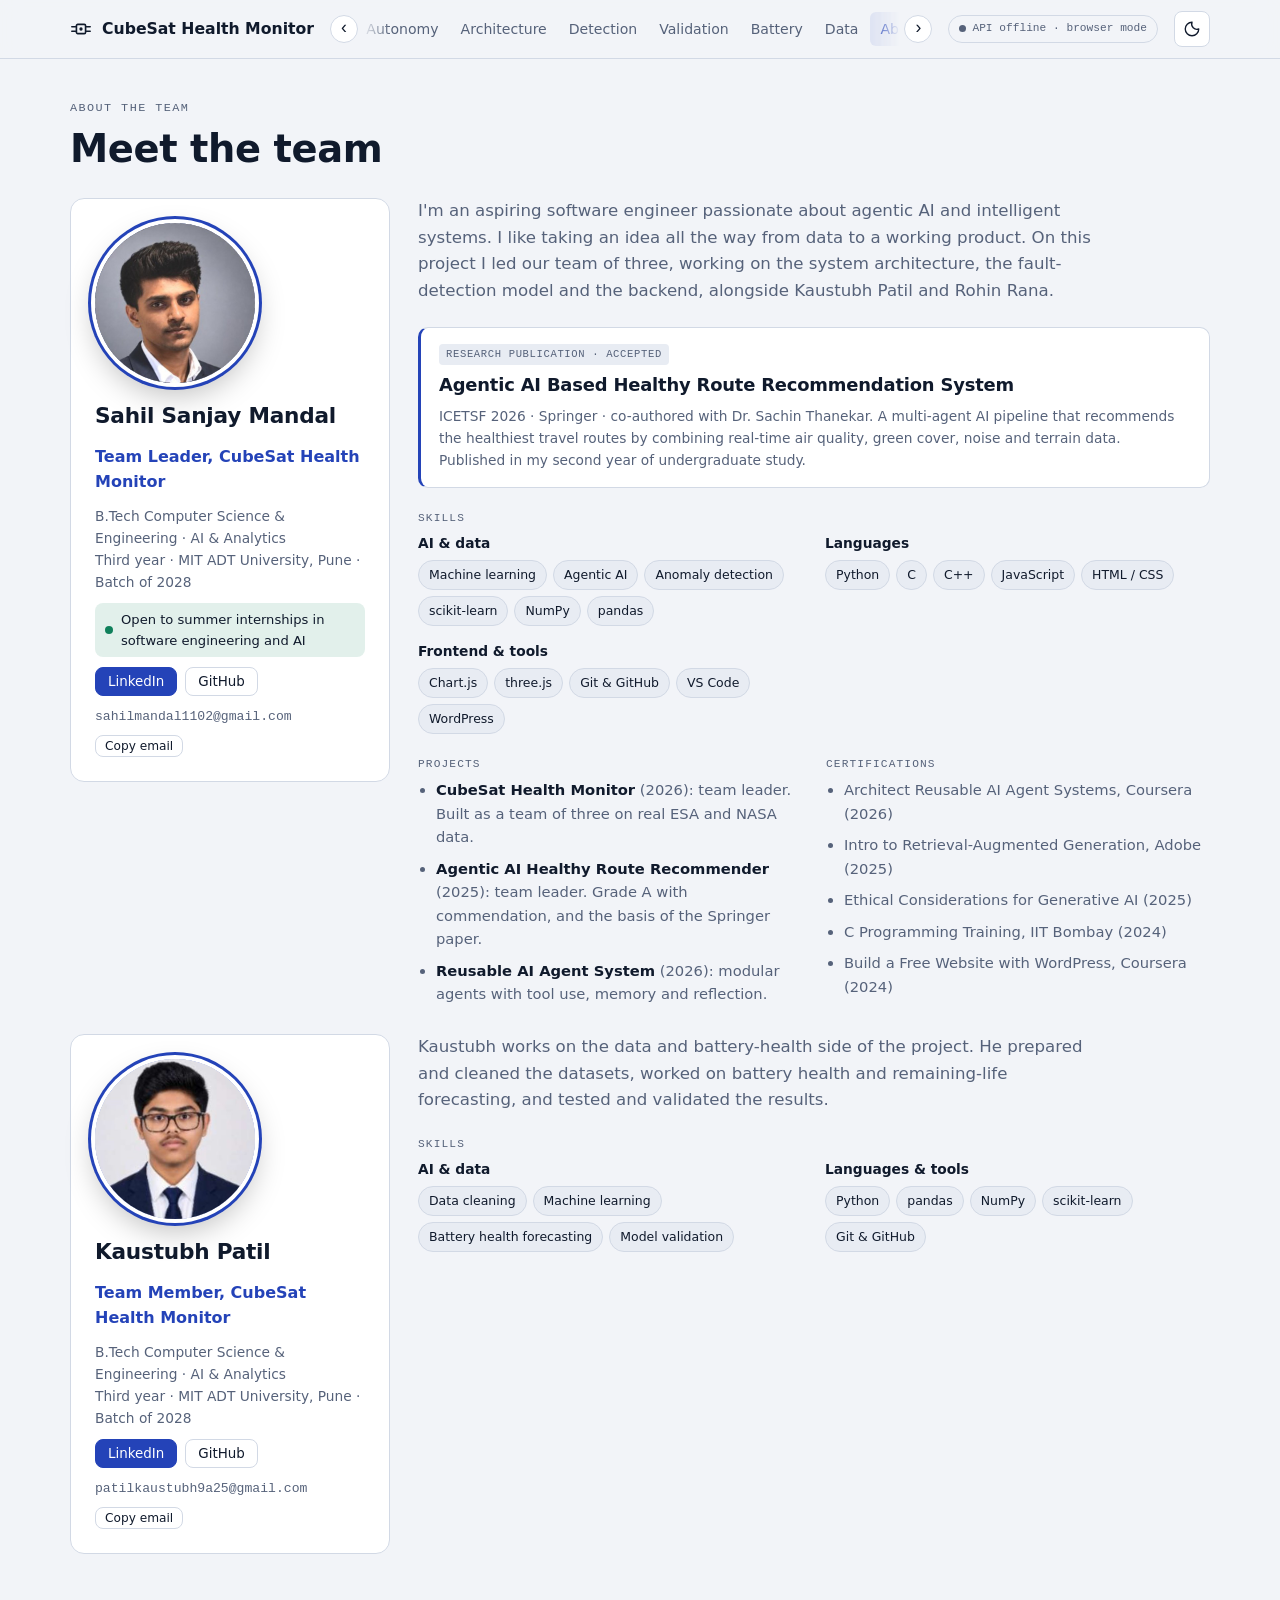
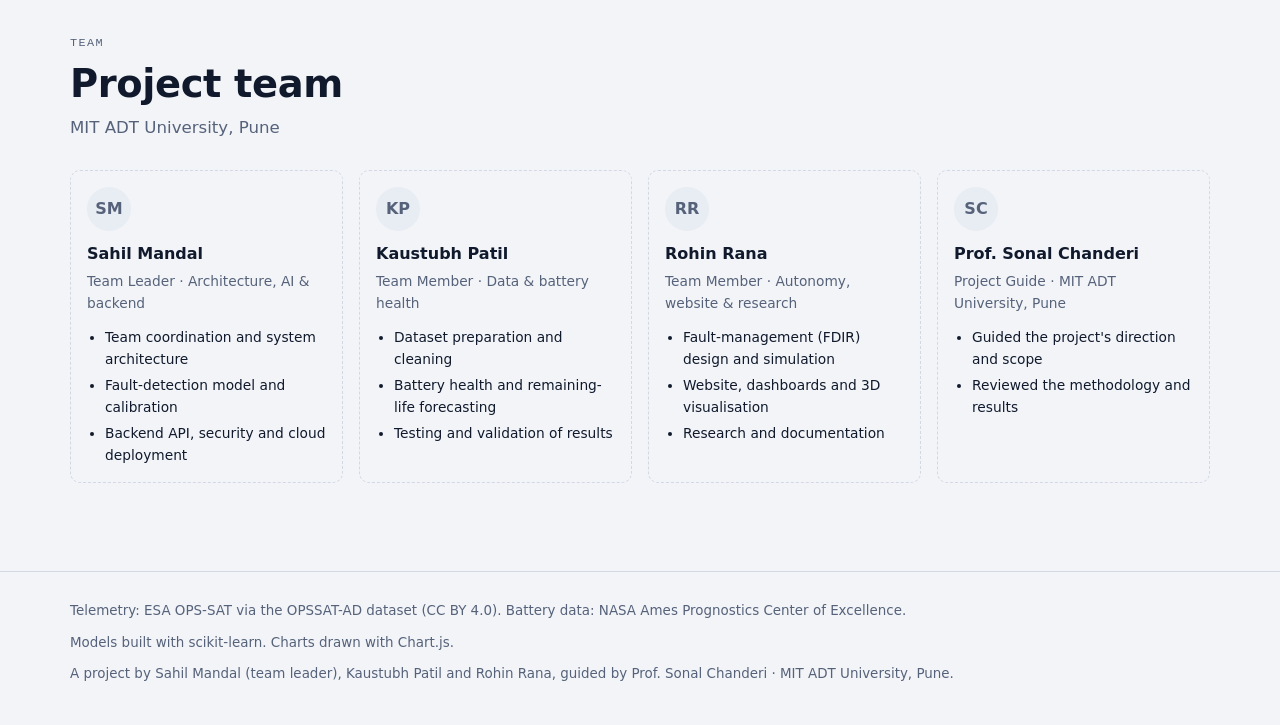
==== commit e772580c: "Smooth the hyperspace jump and fix same-page link clicks Stars carry over between pages, the flight " ====
--- a/site/about.html
+++ b/site/about.html
@@ -16,7 +16,8 @@
 <link rel="preconnect" href="https://fonts.googleapis.com">
 <link rel="preconnect" href="https://fonts.gstatic.com" crossorigin>
 <link rel="stylesheet" href="https://fonts.googleapis.com/css2?family=Archivo:wdth,wght@62..125,400..800&family=IBM+Plex+Mono:wght@400;500&family=IBM+Plex+Sans:ital,wght@0,400;0,500;0,600;1,400&display=swap">
-<link rel="stylesheet" href="assets/site.css?v=9d869fd6">
+<link rel="stylesheet" href="assets/site.css?v=8e8b5daa">
+<script src="assets/transition.js?v=d54d5b78"></script>
 </head>
 <body data-file="about.html">
 <nav class="nav" aria-label="Sections">
@@ -189,6 +190,6 @@
 <script src="assets/data.js?v=fa9b53fd"></script>
 <script src="assets/fdcore.js?v=3588766c"></script>
 
-<script src="assets/app.js?v=0113907a"></script>
+<script src="assets/app.js?v=349828f4"></script>
 </body>
 </html>
--- a/site/assets/site.css
+++ b/site/assets/site.css
@@ -539,6 +539,10 @@
 .chips-static i { font-style: normal; font-size: .78rem; padding: 4px 10px; border-radius: 999px; background: var(--surface-2); border: 1px solid var(--line); color: var(--ink); }
 .about-cols { gap: 24px; }
 
+/* page-change animation: hyperspace jump overlay (see transition.js) */
+html { background: var(--bg); }   /* no white flash between pages */
+.warp { position: fixed; inset: 0; width: 100vw; height: 100vh; z-index: 9999; pointer-events: none; }
+
 /* multi-page */
 section.block { grid-template-columns: minmax(0, 1fr); }
 main > section.block:first-child { padding-top: 40px; }
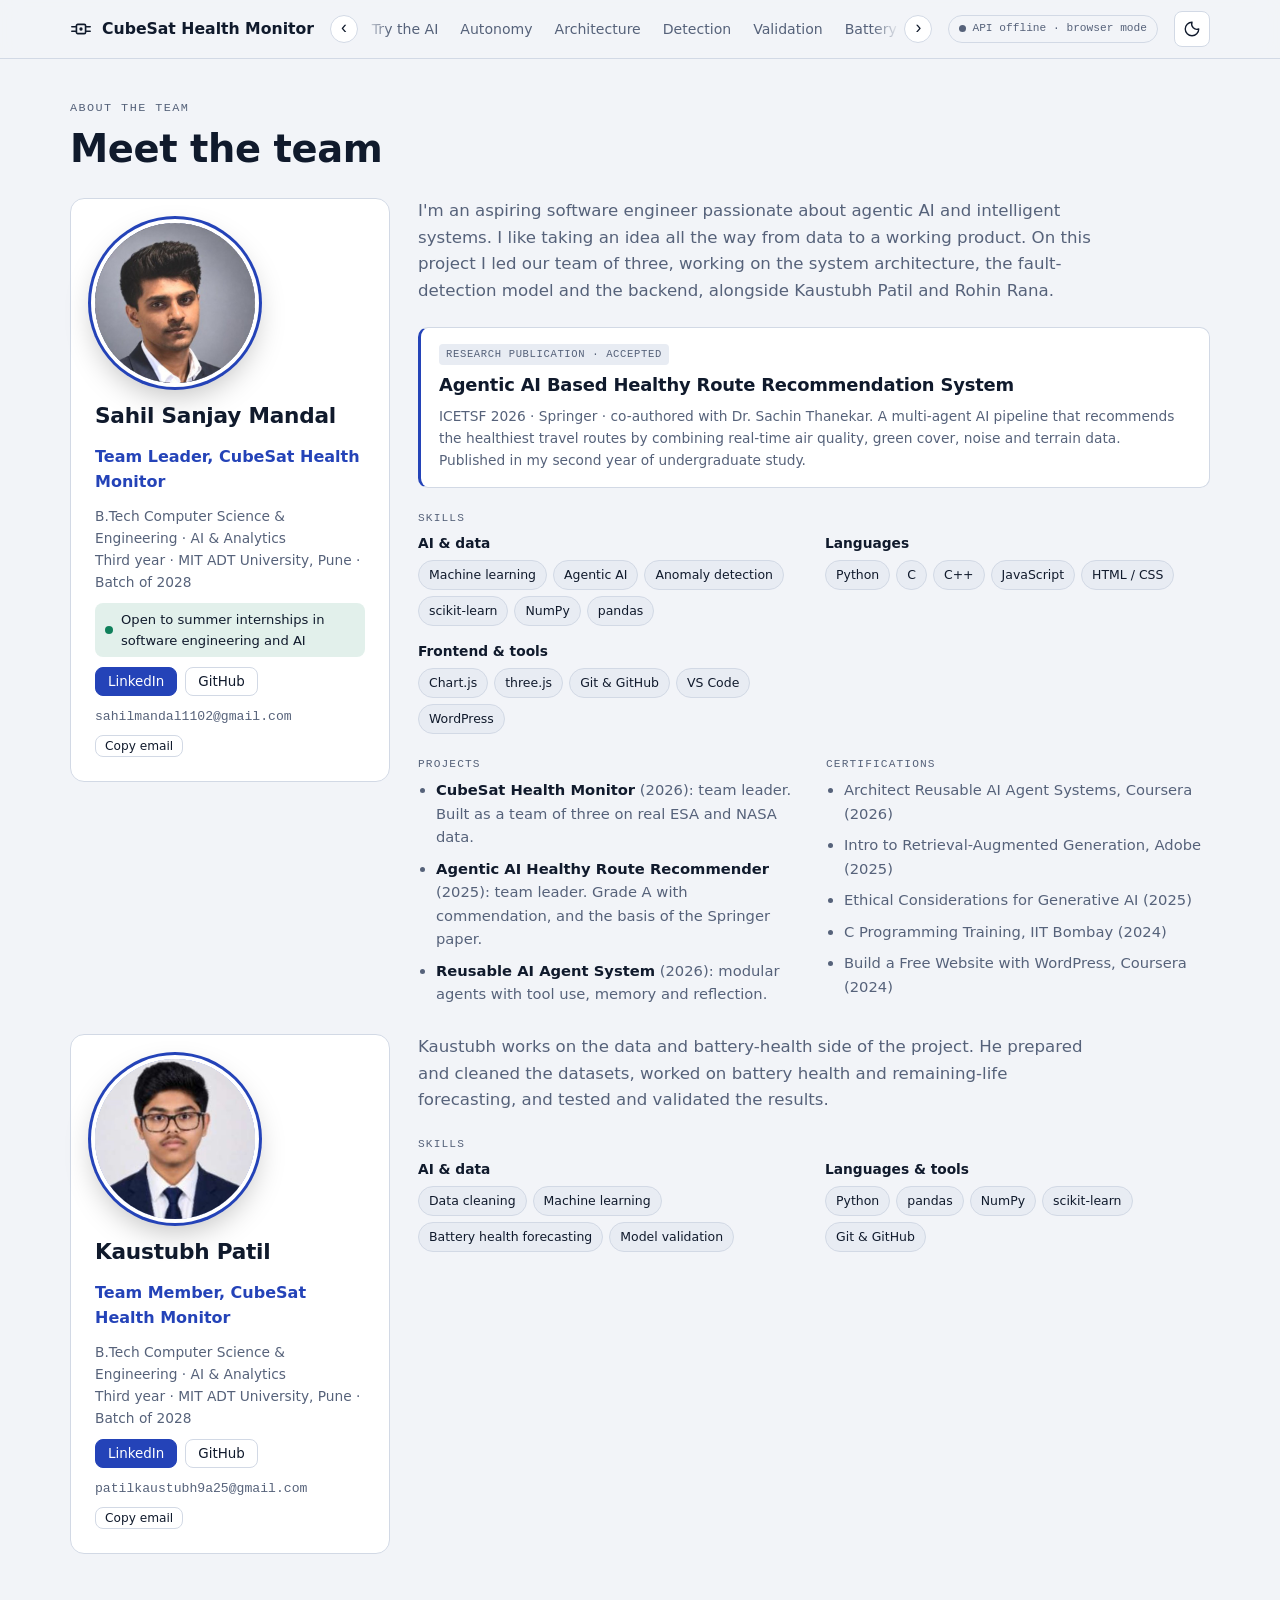
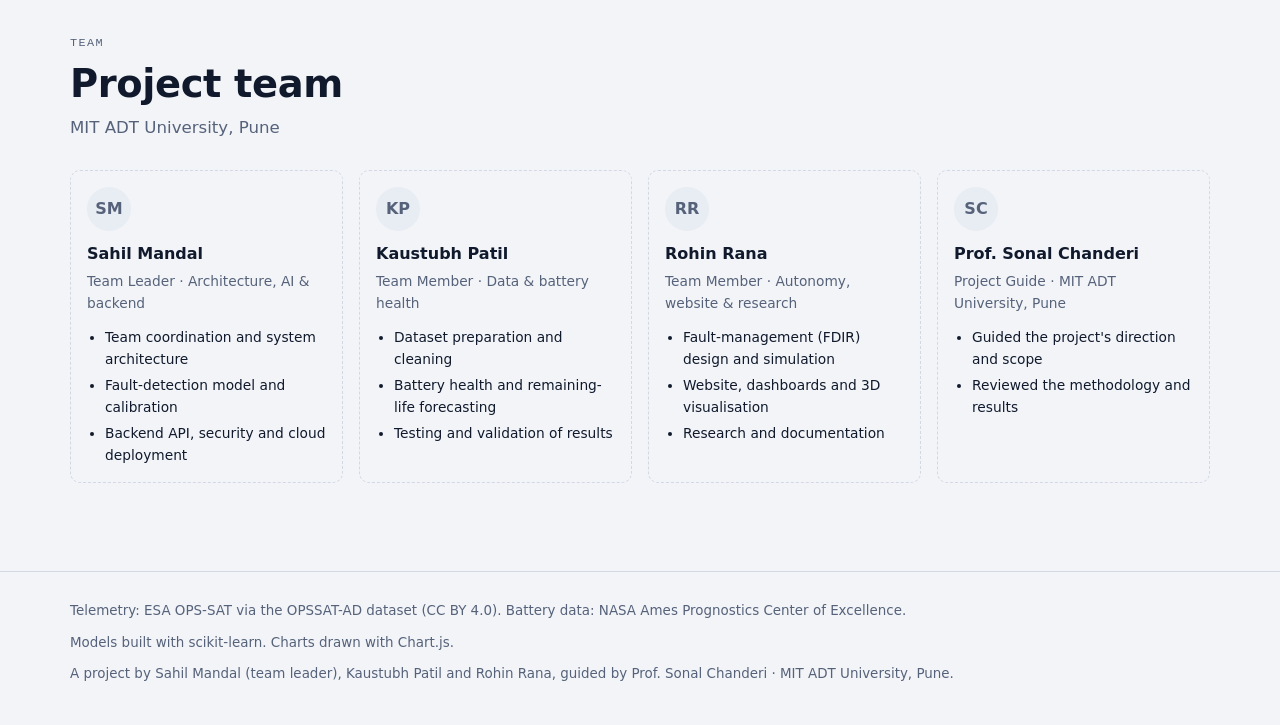
==== commit f814b126: "Architecture: CubeSat disassembly intro on arrival instead of the star jump Co-Authored-By: Claude O" ====
--- a/site/about.html
+++ b/site/about.html
@@ -16,8 +16,8 @@
 <link rel="preconnect" href="https://fonts.googleapis.com">
 <link rel="preconnect" href="https://fonts.gstatic.com" crossorigin>
 <link rel="stylesheet" href="https://fonts.googleapis.com/css2?family=Archivo:wdth,wght@62..125,400..800&family=IBM+Plex+Mono:wght@400;500&family=IBM+Plex+Sans:ital,wght@0,400;0,500;0,600;1,400&display=swap">
-<link rel="stylesheet" href="assets/site.css?v=8e8b5daa">
-<script src="assets/transition.js?v=d54d5b78"></script>
+<link rel="stylesheet" href="assets/site.css?v=88019bd0">
+<script src="assets/transition.js?v=7a5de07b"></script>
 </head>
 <body data-file="about.html">
 <nav class="nav" aria-label="Sections">
@@ -190,6 +190,6 @@
 <script src="assets/data.js?v=fa9b53fd"></script>
 <script src="assets/fdcore.js?v=3588766c"></script>
 
-<script src="assets/app.js?v=349828f4"></script>
+<script src="assets/app.js?v=227c6b92"></script>
 </body>
 </html>
--- a/site/assets/site.css
+++ b/site/assets/site.css
@@ -392,7 +392,7 @@
   background: radial-gradient(ellipse at 50% 40%, var(--accent-soft), transparent 65%), var(--surface); }
 @media (max-width: 900px) { .explode-fig { height: 440px; } }
 .explode-labels { position: absolute; inset: 0; pointer-events: none; }
-.xl { position: absolute; display: flex; align-items: center; gap: 6px; transform: translateY(-50%); transition: opacity .3s;
+.xl { opacity: 0; position: absolute; display: flex; align-items: center; gap: 6px; transform: translateY(-50%); transition: opacity .3s;
   font-family: var(--f-mono); font-size: .7rem; color: var(--ink); white-space: nowrap; }
 .xl::before { content: ""; width: 26px; height: 1px; background: var(--muted); }
 .xl b { width: 18px; height: 18px; border-radius: 50%; display: grid; place-items: center; background: var(--surface); border: 1px solid var(--line); font-weight: 500; font-size: .66rem; }
@@ -400,6 +400,17 @@
 .xl.ai b { box-shadow: 0 0 0 3px var(--accent-soft); }
 @media (max-width: 560px) { .xl span { display: none; } }
 .explode-btn { position: absolute; right: 12px; top: 12px; }
+.explode-stage { position: absolute; inset: 0; }
+.intro-skip { display: none; }
+/* arrival intro: the CubeSat fills the screen, comes apart, then shrinks into its place */
+html.arch-intro .explode-stage { position: fixed; inset: 0; z-index: 9000; background: #050814; cursor: pointer; overflow: hidden;
+  --ink: #e5eaf4; --surface: #111a2d; --line: #26324e; --muted: #94a0b8; --accent: #8ca3ff; }
+html.arch-intro .explode-fig canvas { cursor: pointer; }
+html.arch-intro .explode-btn { display: none; }
+html.arch-intro .intro-skip { display: block; position: absolute; left: 50%; bottom: 18px; transform: translateX(-50%); font-family: var(--f-mono); font-size: .72rem; color: var(--muted); pointer-events: none; }
+html.arch-intro .nav, html.arch-intro footer, html.arch-intro #architecture > :not(.explode-wrap), html.arch-intro .module-list { opacity: 0; }
+html.arch-intro.arch-reveal .nav, html.arch-intro.arch-reveal footer, html.arch-intro.arch-reveal #architecture > :not(.explode-wrap), html.arch-intro.arch-reveal .module-list { opacity: 1; transition: opacity .6s ease; }
+html.arch-intro.arch-reveal .intro-skip { display: none; }
 .module-list { display: grid; gap: 6px; align-content: start; }
 .module { all: unset; box-sizing: border-box; cursor: pointer; display: grid; grid-template-columns: 26px 1fr; gap: 2px 12px; padding: 10px 12px; border-radius: 10px; border: 1px solid transparent; }
 .module:hover, .module:focus-visible, .module.hot { background: var(--surface); border-color: var(--line); }
